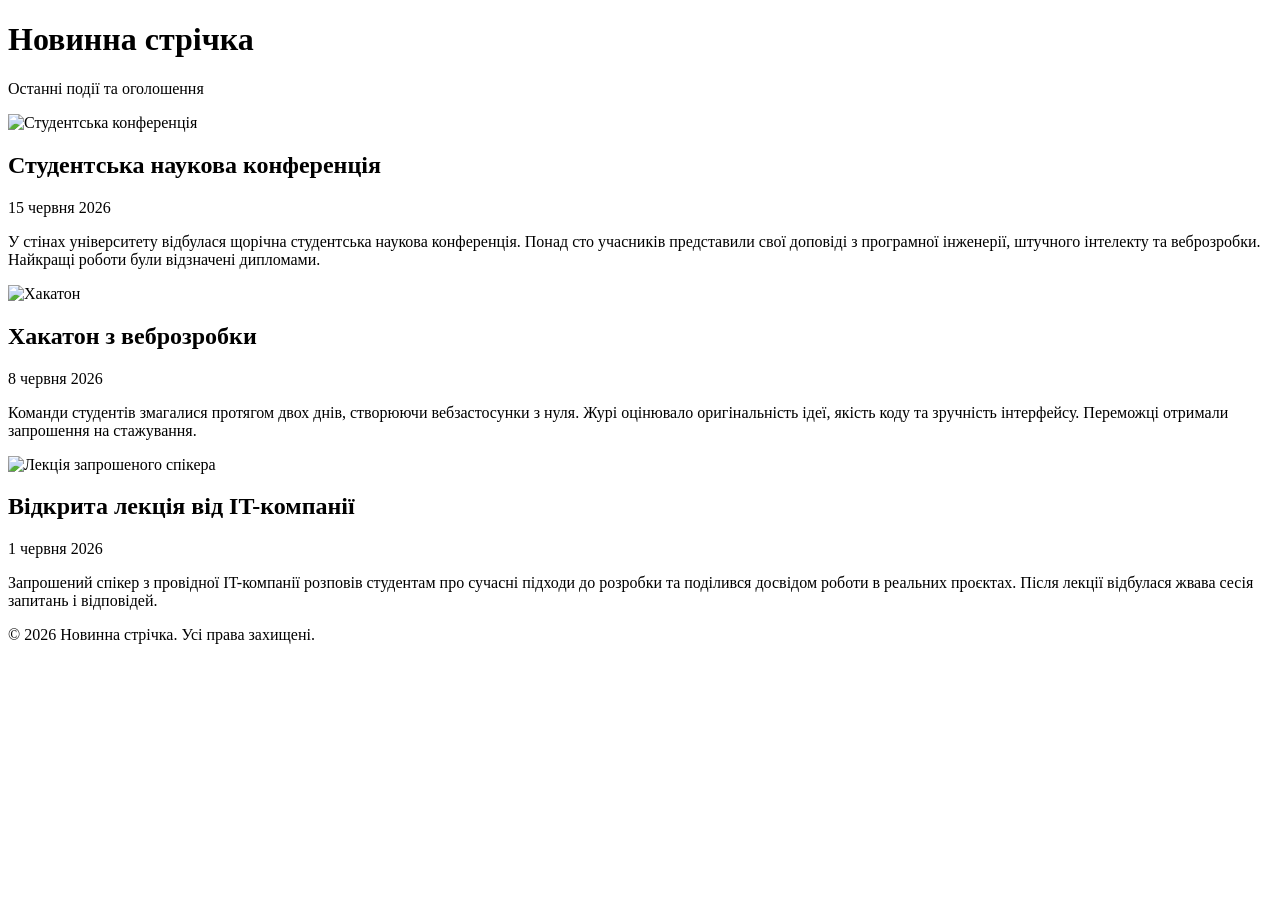
==== ipz242_kav/index.html @ e62a1cd6 "feat: add news page html structure" ====
<!DOCTYPE html>
<html lang="uk">
<head>
  <meta charset="UTF-8">
  <meta name="viewport" content="width=device-width, initial-scale=1.0">
  <title>Новини університету</title>
  <link rel="stylesheet" href="style.css">
</head>
<body>
  <header class="site-header">
    <h1>Новинна стрічка</h1>
    <p class="subtitle">Останні події та оголошення</p>
  </header>

  <main class="news-container">
    <article class="news-card">
      <img src="images/news1.jpg" alt="Студентська конференція" class="news-image">
      <div class="news-content">
        <h2>Студентська наукова конференція</h2>
        <p class="news-date">15 червня 2026</p>
        <p>
          У стінах університету відбулася щорічна студентська наукова конференція.
          Понад сто учасників представили свої доповіді з програмної інженерії,
          штучного інтелекту та веброзробки. Найкращі роботи були відзначені дипломами.
        </p>
      </div>
    </article>

    <article class="news-card">
      <img src="images/news2.jpg" alt="Хакатон" class="news-image">
      <div class="news-content">
        <h2>Хакатон з веброзробки</h2>
        <p class="news-date">8 червня 2026</p>
        <p>
          Команди студентів змагалися протягом двох днів, створюючи вебзастосунки
          з нуля. Журі оцінювало оригінальність ідеї, якість коду та зручність
          інтерфейсу. Переможці отримали запрошення на стажування.
        </p>
      </div>
    </article>

    <article class="news-card">
      <img src="images/news3.jpg" alt="Лекція запрошеного спікера" class="news-image">
      <div class="news-content">
        <h2>Відкрита лекція від IT-компанії</h2>
        <p class="news-date">1 червня 2026</p>
        <p>
          Запрошений спікер з провідної IT-компанії розповів студентам про сучасні
          підходи до розробки та поділився досвідом роботи в реальних проєктах.
          Після лекції відбулася жвава сесія запитань і відповідей.
        </p>
      </div>
    </article>
  </main>

  <footer class="site-footer">
    <p>© 2026 Новинна стрічка. Усі права захищені.</p>
  </footer>
</body>
</html>
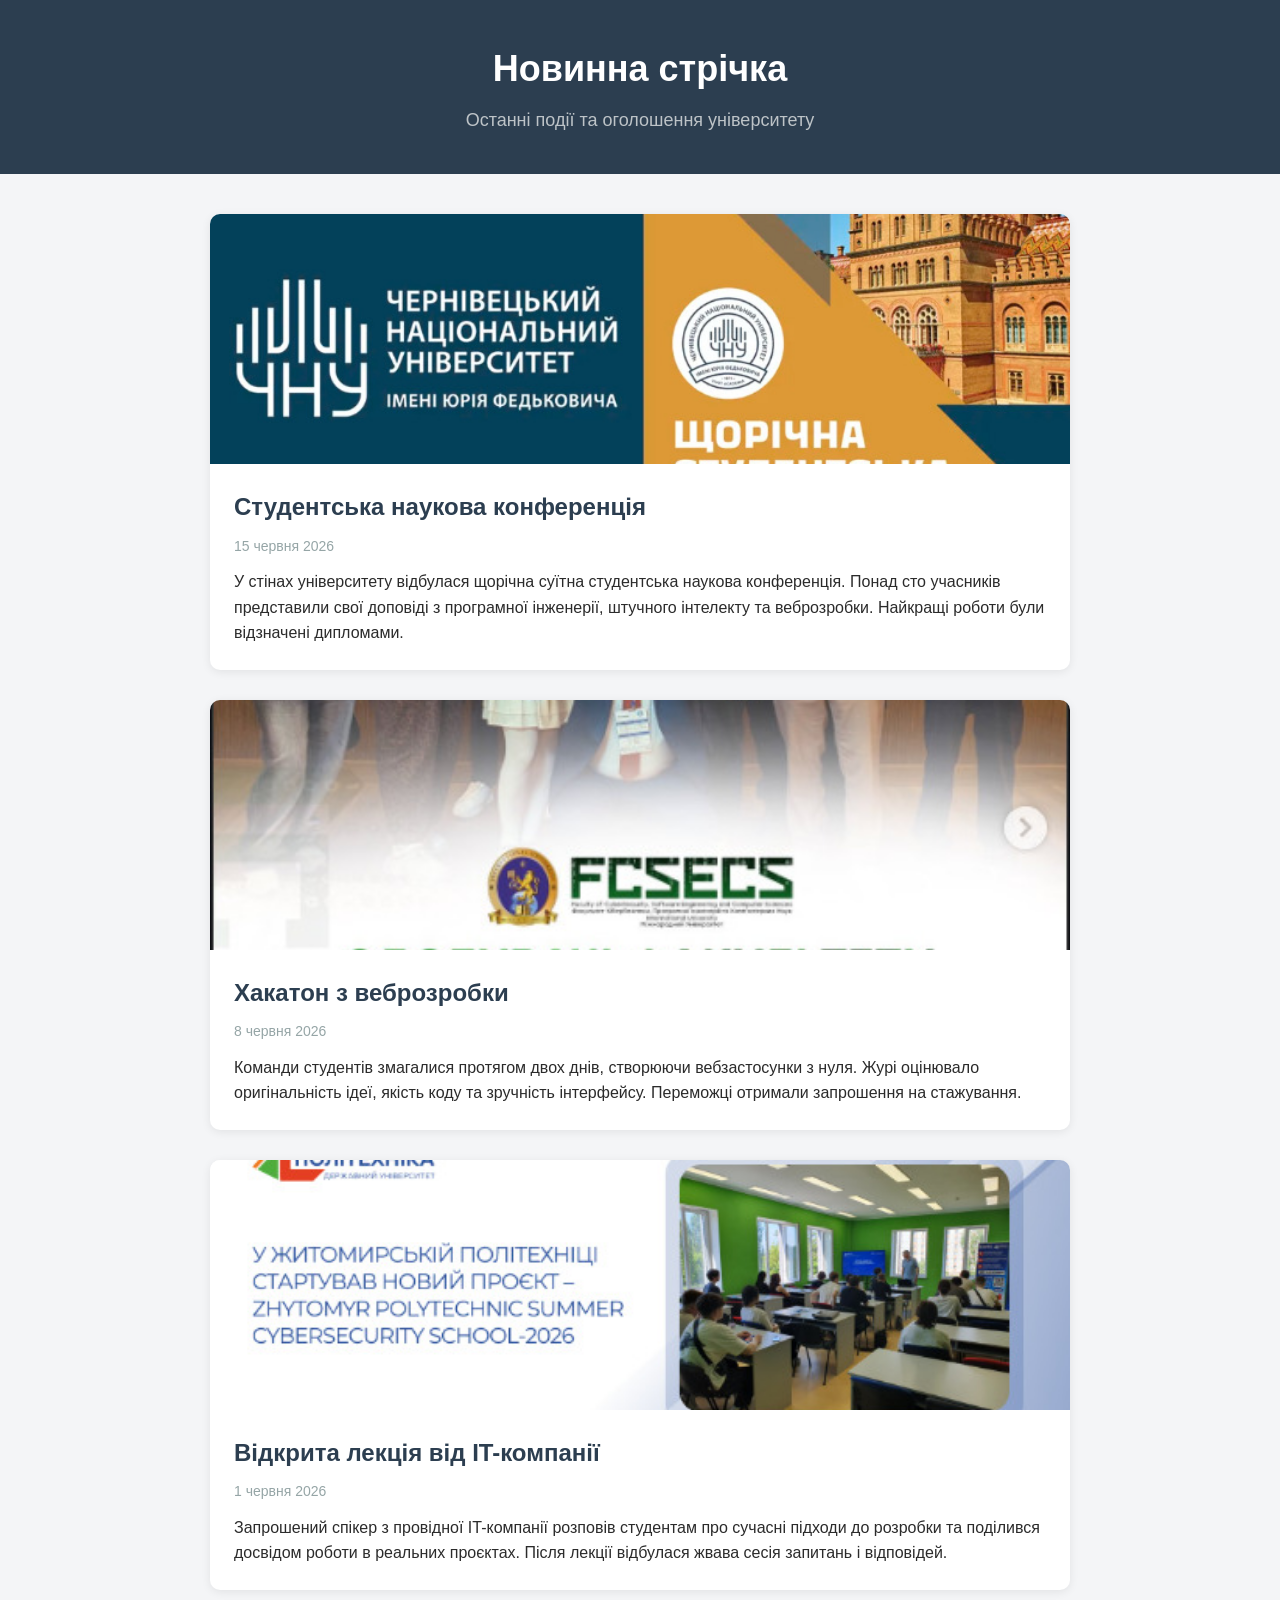
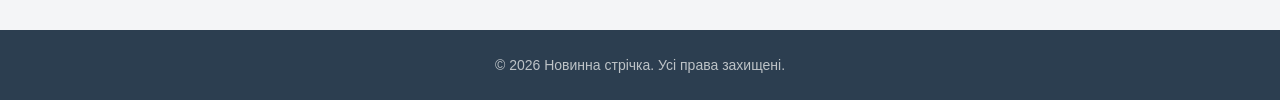
==== commit 5d5926c3: "feat: update title and headings" ====
--- a/ipz242_kav/index.html
+++ b/ipz242_kav/index.html
@@ -3,23 +3,23 @@
 <head>
   <meta charset="UTF-8">
   <meta name="viewport" content="width=device-width, initial-scale=1.0">
-  <title>Новини університету</title>
+  <title>Новини університету Житомирська політехніка</title>
   <link rel="stylesheet" href="style.css">
 </head>
 <body>
   <header class="site-header">
     <h1>Новинна стрічка</h1>
-    <p class="subtitle">Останні події та оголошення</p>
+    <p class="subtitle">Останні події та оголошення університету</p>
   </header>
 
   <main class="news-container">
     <article class="news-card">
-      <img src="images/news1.jpg" alt="Студентська конференція" class="news-image">
+      <img src="images/news1.jpg" alt="Студенти посиділи поговорили" class="news-image">
       <div class="news-content">
         <h2>Студентська наукова конференція</h2>
         <p class="news-date">15 червня 2026</p>
         <p>
-          У стінах університету відбулася щорічна студентська наукова конференція.
+          У стінах університету відбулася щорічна суїтна студентська наукова конференція.
           Понад сто учасників представили свої доповіді з програмної інженерії,
           штучного інтелекту та веброзробки. Найкращі роботи були відзначені дипломами.
         </p>
--- a/ipz242_kav/style.css
+++ b/ipz242_kav/style.css
@@ -0,0 +1,86 @@
+* {
+  margin: 0;
+  padding: 0;
+  box-sizing: border-box;
+}
+
+body {
+  font-family: "Segoe UI", Arial, sans-serif;
+  background-color: #f4f5f7;
+  color: #2b2b2b;
+  line-height: 1.6;
+}
+
+.site-header {
+  background-color: #2c3e50;
+  color: #ffffff;
+  text-align: center;
+  padding: 40px 20px;
+}
+
+.site-header h1 {
+  font-size: 36px;
+  margin-bottom: 8px;
+}
+
+.subtitle {
+  font-size: 18px;
+  color: #bdc3c7;
+}
+
+.news-container {
+  max-width: 900px;
+  margin: 40px auto;
+  padding: 0 20px;
+  display: flex;
+  flex-direction: column;
+  gap: 30px;
+}
+
+.news-card {
+  background-color: #ffffff;
+  border-radius: 10px;
+  overflow: hidden;
+  box-shadow: 0 2px 10px rgba(0, 0, 0, 0.08);
+  display: flex;
+  flex-direction: column;
+}
+
+.news-image {
+  width: 100%;
+  height: 250px;
+  object-fit: cover;
+}
+
+.news-content {
+  padding: 24px;
+}
+
+.news-content h2 {
+  font-size: 24px;
+  margin-bottom: 8px;
+  color: #2c3e50;
+}
+
+.news-date {
+  font-size: 14px;
+  color: #95a5a6;
+  margin-bottom: 12px;
+}
+
+.site-footer {
+  text-align: center;
+  padding: 24px;
+  background-color: #2c3e50;
+  color: #bdc3c7;
+  font-size: 14px;
+}
+
+@media (max-width: 600px) {
+  .site-header h1 {
+    font-size: 28px;
+  }
+  .news-image {
+    height: 180px;
+  }
+}
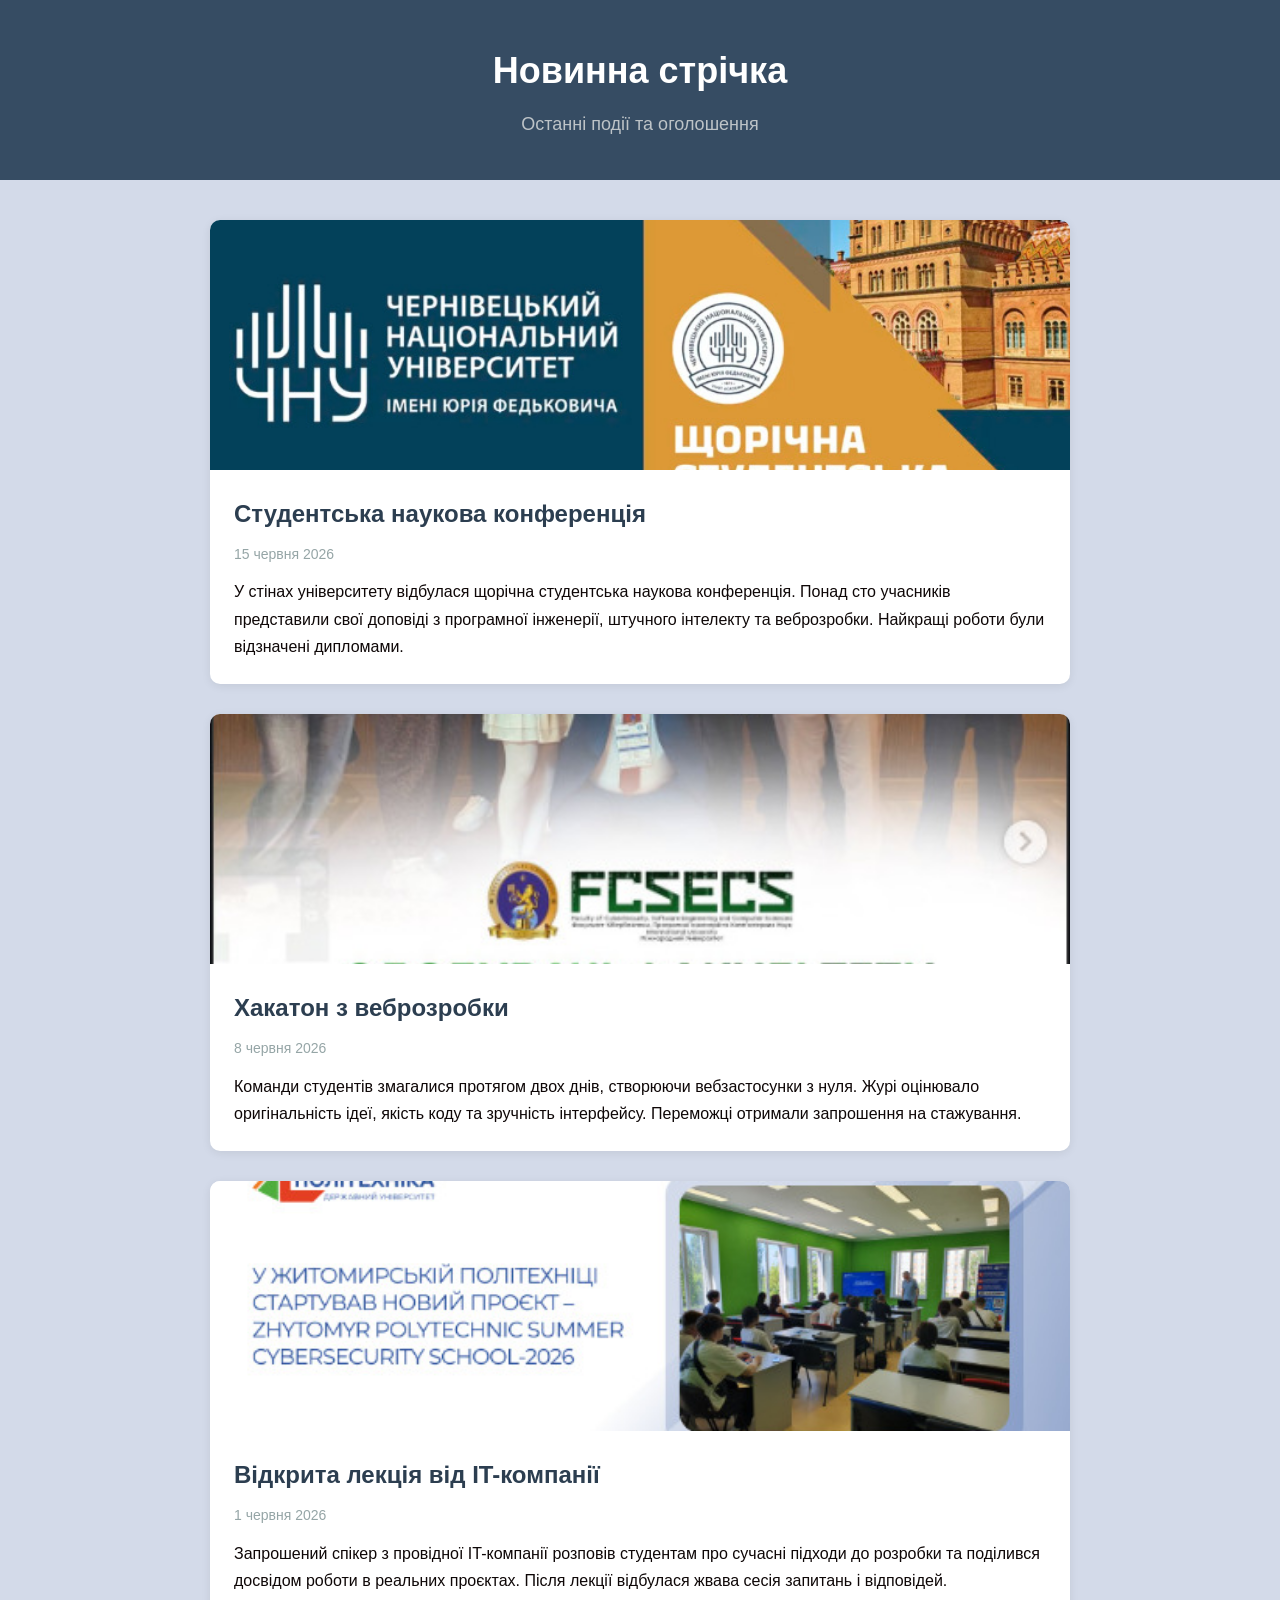
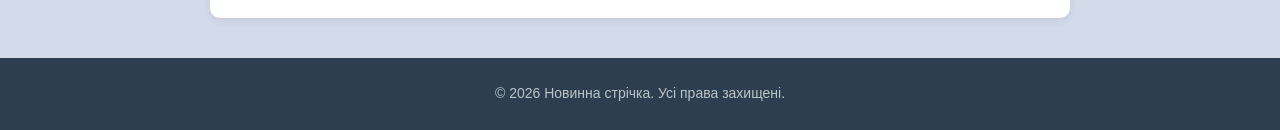
==== commit 0e84a216: "feat: update title" ====
--- a/ipz242_kav/index.html
+++ b/ipz242_kav/index.html
@@ -3,23 +3,23 @@
 <head>
   <meta charset="UTF-8">
   <meta name="viewport" content="width=device-width, initial-scale=1.0">
-  <title>Новини університету Житомирська політехніка</title>
+  <title>Дууже цікаві новини університету</title>
   <link rel="stylesheet" href="style.css">
 </head>
 <body>
   <header class="site-header">
     <h1>Новинна стрічка</h1>
-    <p class="subtitle">Останні події та оголошення університету</p>
+    <p class="subtitle">Останні події та оголошення</p>
   </header>
 
   <main class="news-container">
     <article class="news-card">
-      <img src="images/news1.jpg" alt="Студенти посиділи поговорили" class="news-image">
+      <img src="images/news1.jpg" alt="Студентська конференція" class="news-image">
       <div class="news-content">
         <h2>Студентська наукова конференція</h2>
         <p class="news-date">15 червня 2026</p>
         <p>
-          У стінах університету відбулася щорічна суїтна студентська наукова конференція.
+          У стінах університету відбулася щорічна студентська наукова конференція.
           Понад сто учасників представили свої доповіді з програмної інженерії,
           штучного інтелекту та веброзробки. Найкращі роботи були відзначені дипломами.
         </p>
--- a/ipz242_kav/style.css
+++ b/ipz242_kav/style.css
@@ -6,13 +6,13 @@
 
 body {
   font-family: "Segoe UI", Arial, sans-serif;
-  background-color: #f4f5f7;
-  color: #2b2b2b;
-  line-height: 1.6;
+  background-color: #d3dae9;
+  color: #0e0707;
+  line-height: 1.7;
 }
 
 .site-header {
-  background-color: #2c3e50;
+  background-color: #364c63;
   color: #ffffff;
   text-align: center;
   padding: 40px 20px;
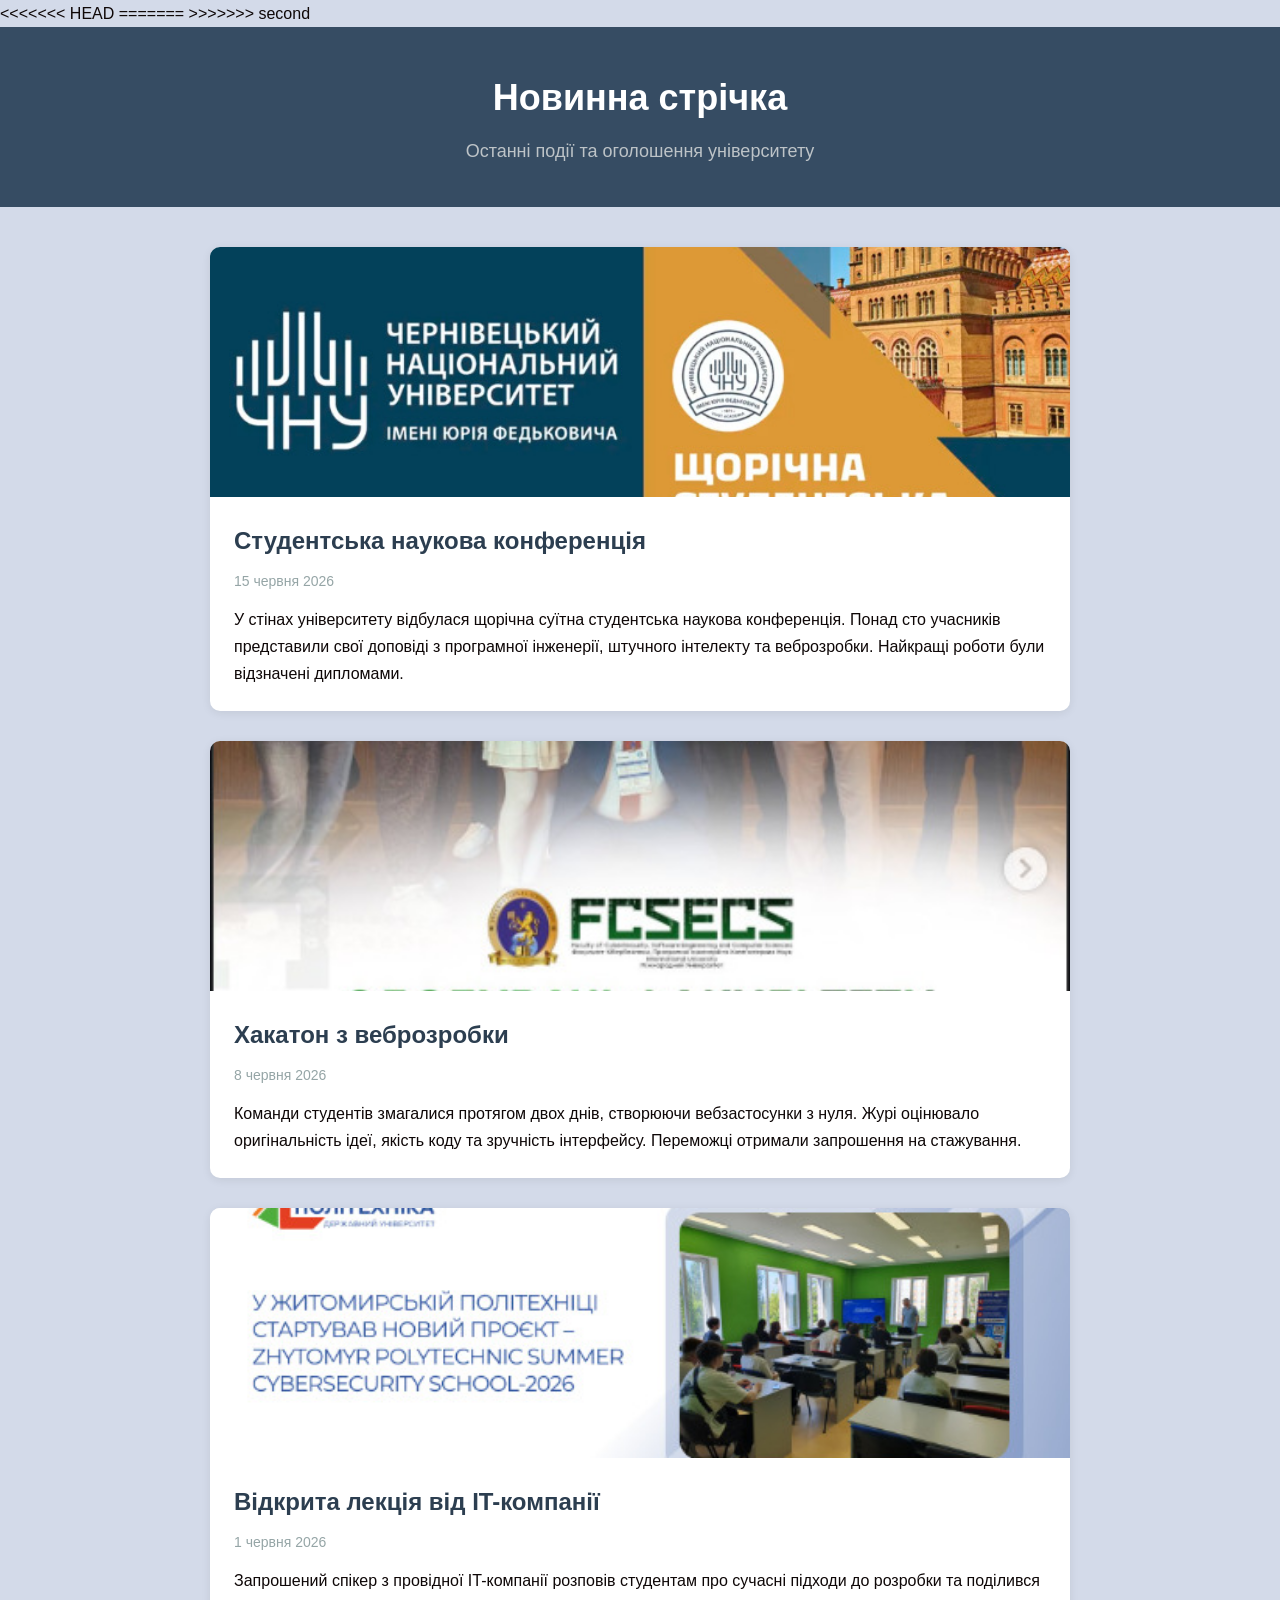
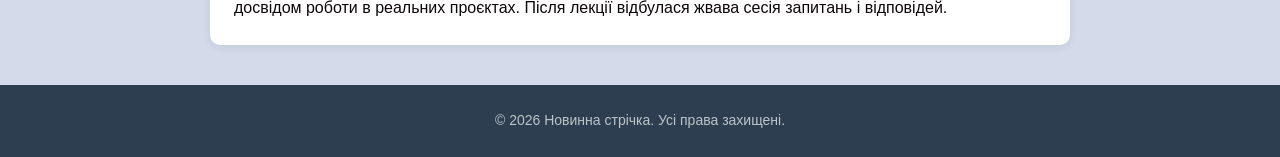
==== commit 80c2b8a8: "merge: resolve title conflict between first and second" ====
--- a/ipz242_kav/index.html
+++ b/ipz242_kav/index.html
@@ -3,23 +3,27 @@
 <head>
   <meta charset="UTF-8">
   <meta name="viewport" content="width=device-width, initial-scale=1.0">
+<<<<<<< HEAD
+  <title>Новини університету Житомирська політехніка</title>
+=======
   <title>Дууже цікаві новини університету</title>
+>>>>>>> second
   <link rel="stylesheet" href="style.css">
 </head>
 <body>
   <header class="site-header">
     <h1>Новинна стрічка</h1>
-    <p class="subtitle">Останні події та оголошення</p>
+    <p class="subtitle">Останні події та оголошення університету</p>
   </header>
 
   <main class="news-container">
     <article class="news-card">
-      <img src="images/news1.jpg" alt="Студентська конференція" class="news-image">
+      <img src="images/news1.jpg" alt="Студенти посиділи поговорили" class="news-image">
       <div class="news-content">
         <h2>Студентська наукова конференція</h2>
         <p class="news-date">15 червня 2026</p>
         <p>
-          У стінах університету відбулася щорічна студентська наукова конференція.
+          У стінах університету відбулася щорічна суїтна студентська наукова конференція.
           Понад сто учасників представили свої доповіді з програмної інженерії,
           штучного інтелекту та веброзробки. Найкращі роботи були відзначені дипломами.
         </p>
